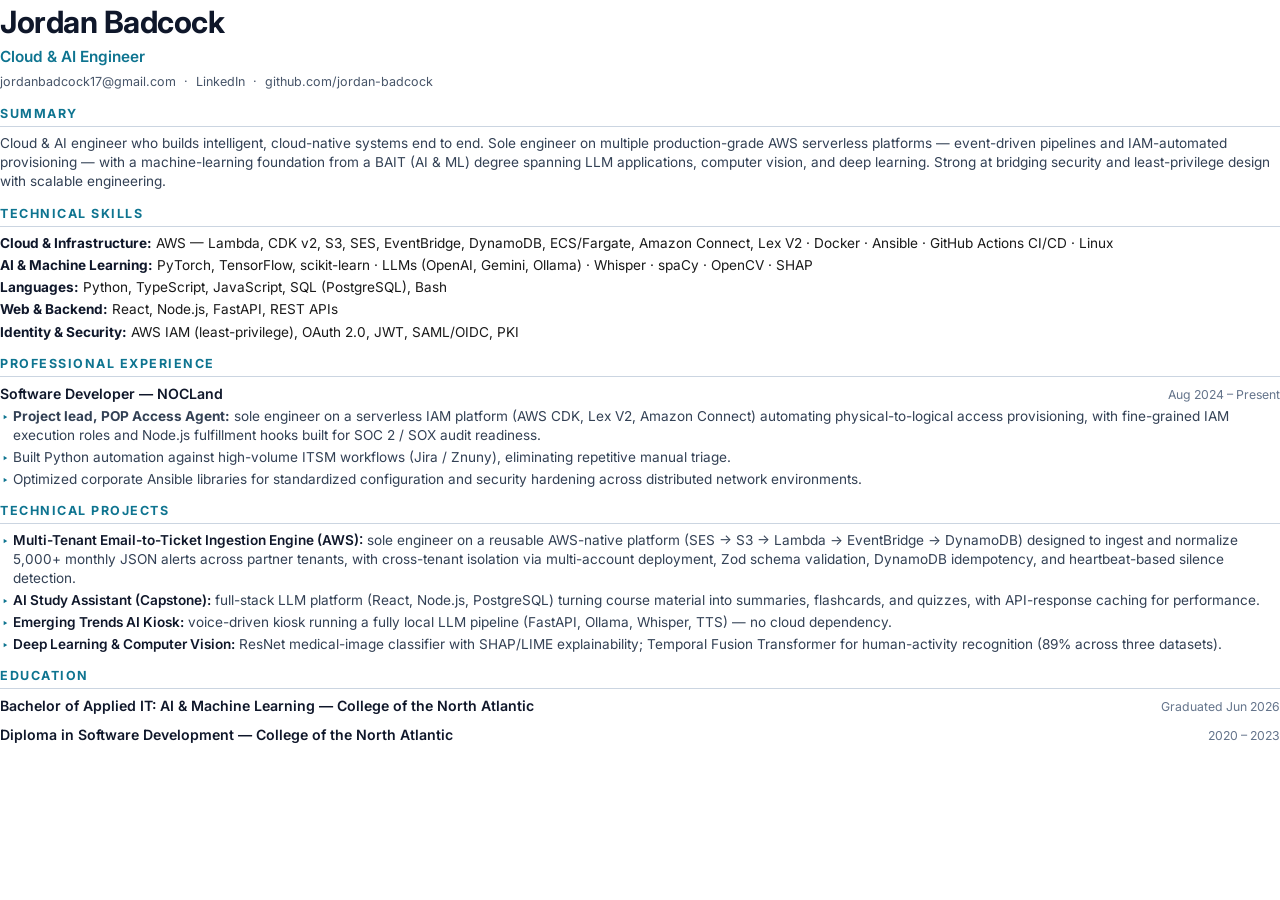
==== scripts/resume.html @ 7819df36 "feat: add resume PDF and link it from navbar + contact - generate Cloud & AI Engineer-aligned resume" ====
<!doctype html>
<html lang="en">
<head>
<meta charset="UTF-8" />
<link href="https://fonts.googleapis.com/css2?family=Inter:wght@400;500;600;700&display=swap" rel="stylesheet" />
<style>
  @page { size: letter; margin: 0.55in 0.6in; }
  * { margin: 0; padding: 0; box-sizing: border-box; }
  body {
    font-family: 'Inter', Arial, sans-serif;
    color: #1a1a1a;
    font-size: 10.2pt;
    line-height: 1.42;
  }
  a { color: #0e7490; text-decoration: none; }

  header { margin-bottom: 14px; }
  h1 { font-size: 23pt; font-weight: 700; letter-spacing: -0.5px; color: #0f172a; }
  .title { font-size: 11.5pt; font-weight: 600; color: #0e7490; margin-top: 2px; }
  .contact { font-size: 9.4pt; color: #475569; margin-top: 6px; }
  .contact a { color: #475569; }

  section { margin-top: 13px; }
  h2 {
    font-size: 9.4pt; font-weight: 700; text-transform: uppercase; letter-spacing: 1.5px;
    color: #0e7490; border-bottom: 1.5px solid #cbd5e1; padding-bottom: 3px; margin-bottom: 7px;
  }

  .summary { color: #334155; }

  .skills div { margin-bottom: 3px; }
  .skills b { color: #0f172a; }

  .entry { margin-bottom: 9px; }
  .entry:last-child { margin-bottom: 0; }
  .entry-head { display: flex; justify-content: space-between; align-items: baseline; }
  .entry-title { font-weight: 600; color: #0f172a; font-size: 10.6pt; }
  .entry-date { font-size: 9.2pt; color: #64748b; white-space: nowrap; }
  ul { list-style: none; margin-top: 3px; }
  li { padding-left: 13px; position: relative; margin-bottom: 2.5px; color: #334155; }
  li::before { content: "‣"; position: absolute; left: 2px; color: #0e7490; font-weight: 700; }
  .proj-name { font-weight: 600; color: #0f172a; }
</style>
</head>
<body>
  <header>
    <h1>Jordan Badcock</h1>
    <div class="title">Cloud &amp; AI Engineer</div>
    <div class="contact">
      jordanbadcock17@gmail.com &nbsp;·&nbsp;
      <a href="https://www.linkedin.com/in/jordan-badcock-0022751bb/">LinkedIn</a> &nbsp;·&nbsp;
      <a href="https://github.com/jordan-badcock">github.com/jordan-badcock</a>
    </div>
  </header>

  <section>
    <h2>Summary</h2>
    <p class="summary">
      Cloud &amp; AI engineer who builds intelligent, cloud-native systems end to end. Sole engineer on
      multiple production-grade AWS serverless platforms — event-driven pipelines and IAM-automated
      provisioning — with a machine-learning foundation from a BAIT (AI &amp; ML) degree spanning LLM
      applications, computer vision, and deep learning. Strong at bridging security and least-privilege
      design with scalable engineering.
    </p>
  </section>

  <section class="skills">
    <h2>Technical Skills</h2>
    <div><b>Cloud &amp; Infrastructure:</b> AWS — Lambda, CDK v2, S3, SES, EventBridge, DynamoDB, ECS/Fargate, Amazon Connect, Lex V2 · Docker · Ansible · GitHub Actions CI/CD · Linux</div>
    <div><b>AI &amp; Machine Learning:</b> PyTorch, TensorFlow, scikit-learn · LLMs (OpenAI, Gemini, Ollama) · Whisper · spaCy · OpenCV · SHAP</div>
    <div><b>Languages:</b> Python, TypeScript, JavaScript, SQL (PostgreSQL), Bash</div>
    <div><b>Web &amp; Backend:</b> React, Node.js, FastAPI, REST APIs</div>
    <div><b>Identity &amp; Security:</b> AWS IAM (least-privilege), OAuth 2.0, JWT, SAML/OIDC, PKI</div>
  </section>

  <section>
    <h2>Professional Experience</h2>
    <div class="entry">
      <div class="entry-head">
        <span class="entry-title">Software Developer — NOCLand</span>
        <span class="entry-date">Aug 2024 – Present</span>
      </div>
      <ul>
        <li><b>Project lead, POP Access Agent:</b> sole engineer on a serverless IAM platform (AWS CDK, Lex V2, Amazon Connect) automating physical-to-logical access provisioning, with fine-grained IAM execution roles and Node.js fulfillment hooks built for SOC 2 / SOX audit readiness.</li>
        <li>Built Python automation against high-volume ITSM workflows (Jira / Znuny), eliminating repetitive manual triage.</li>
        <li>Optimized corporate Ansible libraries for standardized configuration and security hardening across distributed network environments.</li>
      </ul>
    </div>
  </section>

  <section>
    <h2>Technical Projects</h2>
    <div class="entry">
      <ul>
        <li><span class="proj-name">Multi-Tenant Email-to-Ticket Ingestion Engine (AWS):</span> sole engineer on a reusable AWS-native platform (SES → S3 → Lambda → EventBridge → DynamoDB) designed to ingest and normalize 5,000+ monthly JSON alerts across partner tenants, with cross-tenant isolation via multi-account deployment, Zod schema validation, DynamoDB idempotency, and heartbeat-based silence detection.</li>
        <li><span class="proj-name">AI Study Assistant (Capstone):</span> full-stack LLM platform (React, Node.js, PostgreSQL) turning course material into summaries, flashcards, and quizzes, with API-response caching for performance.</li>
        <li><span class="proj-name">Emerging Trends AI Kiosk:</span> voice-driven kiosk running a fully local LLM pipeline (FastAPI, Ollama, Whisper, TTS) — no cloud dependency.</li>
        <li><span class="proj-name">Deep Learning &amp; Computer Vision:</span> ResNet medical-image classifier with SHAP/LIME explainability; Temporal Fusion Transformer for human-activity recognition (89% across three datasets).</li>
      </ul>
    </div>
  </section>

  <section>
    <h2>Education</h2>
    <div class="entry">
      <div class="entry-head">
        <span class="entry-title">Bachelor of Applied IT: AI &amp; Machine Learning — College of the North Atlantic</span>
        <span class="entry-date">Graduated Jun 2026</span>
      </div>
    </div>
    <div class="entry">
      <div class="entry-head">
        <span class="entry-title">Diploma in Software Development — College of the North Atlantic</span>
        <span class="entry-date">2020 – 2023</span>
      </div>
    </div>
  </section>
</body>
</html>
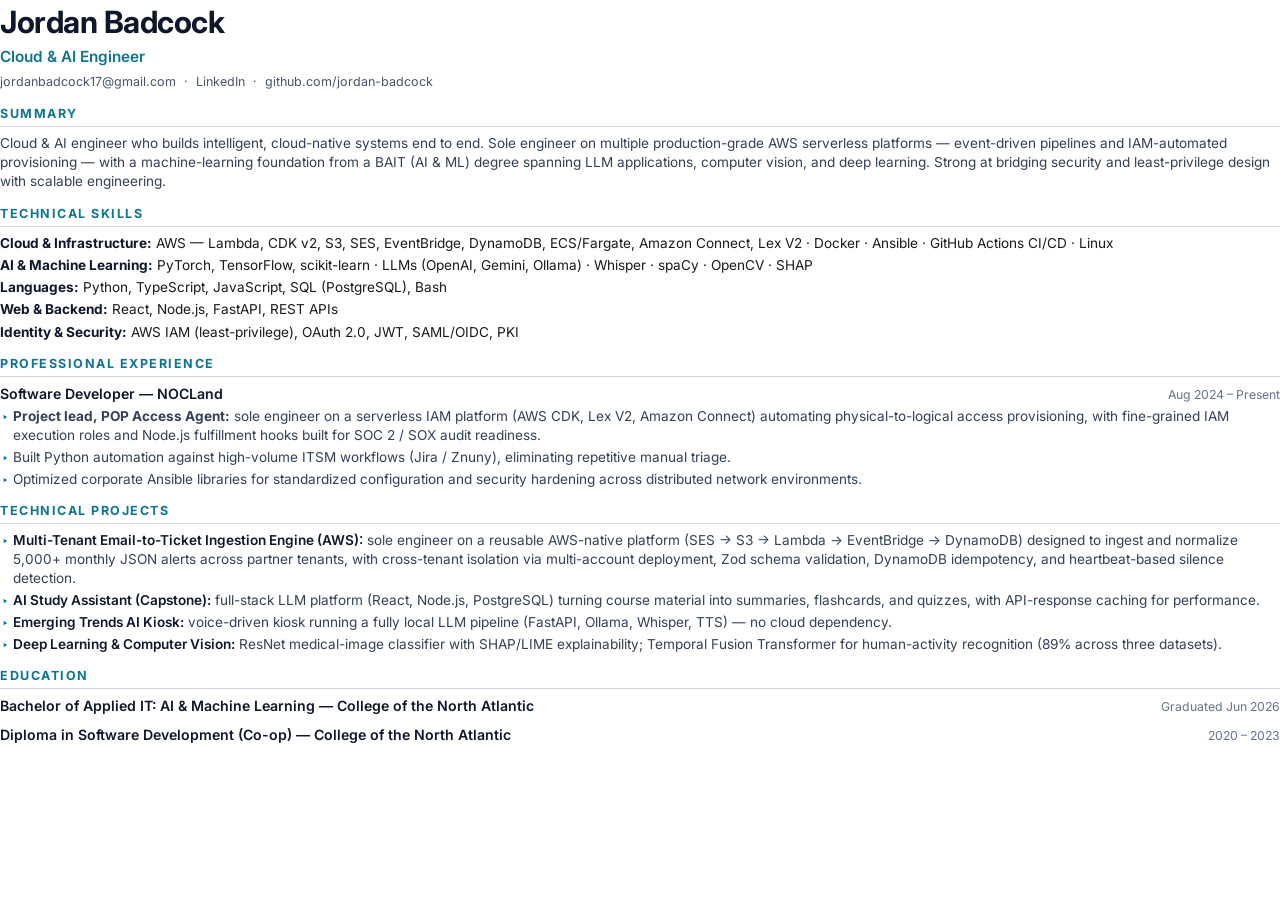
==== commit e6d7a237: "fix: genericize email-ingest stack, correct diploma year to 2023 (co-op) - drop named vendor tools f" ====
--- a/scripts/resume.html
+++ b/scripts/resume.html
@@ -110,7 +110,7 @@
     </div>
     <div class="entry">
       <div class="entry-head">
-        <span class="entry-title">Diploma in Software Development — College of the North Atlantic</span>
+        <span class="entry-title">Diploma in Software Development (Co-op) — College of the North Atlantic</span>
         <span class="entry-date">2020 – 2023</span>
       </div>
     </div>
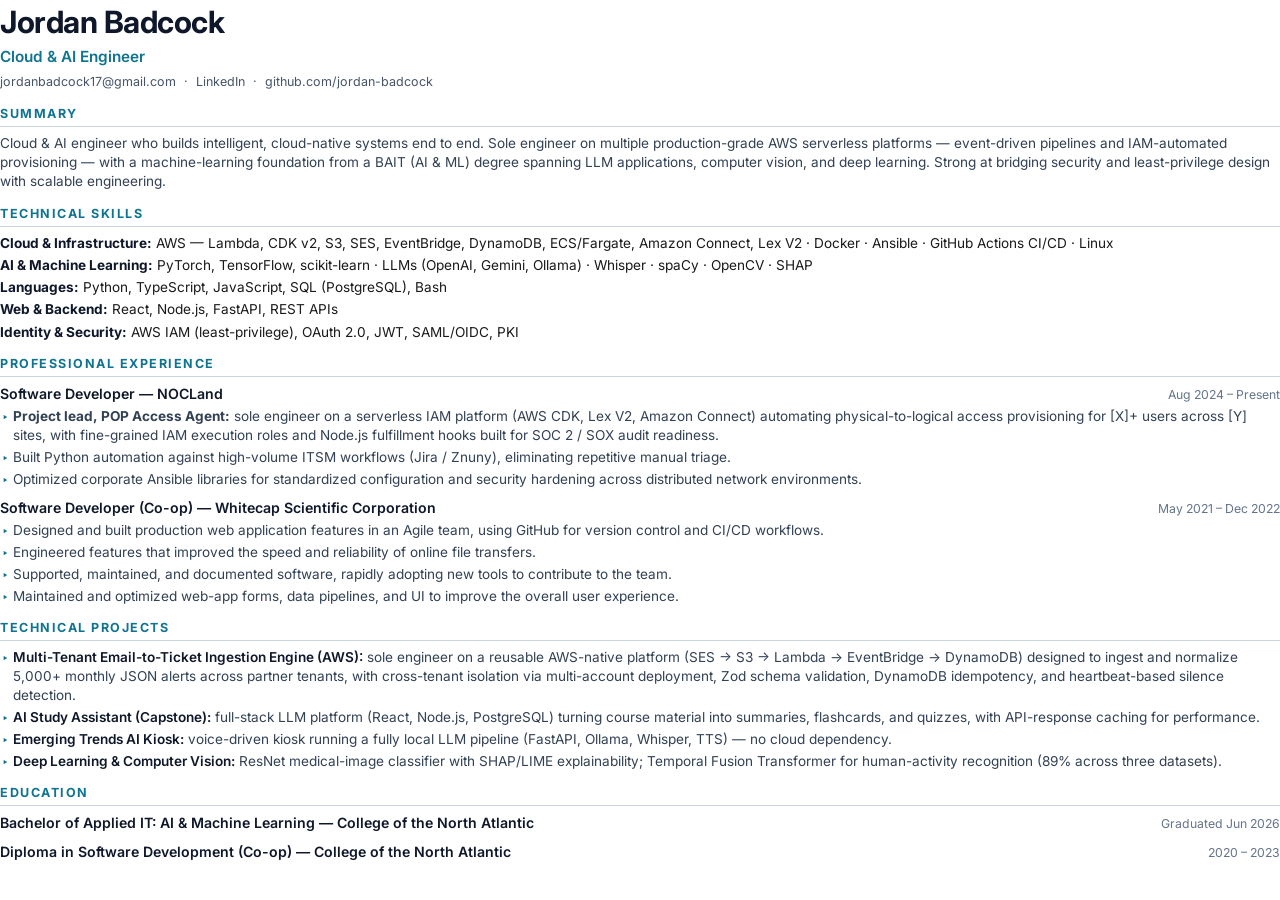
==== commit bf9f7d7f: "feat: add Whitecap Scientific co-op role to resume Co-Authored-By: Claude Opus 4.8 (1M context) <nor" ====
--- a/scripts/resume.html
+++ b/scripts/resume.html
@@ -81,9 +81,21 @@
         <span class="entry-date">Aug 2024 – Present</span>
       </div>
       <ul>
-        <li><b>Project lead, POP Access Agent:</b> sole engineer on a serverless IAM platform (AWS CDK, Lex V2, Amazon Connect) automating physical-to-logical access provisioning, with fine-grained IAM execution roles and Node.js fulfillment hooks built for SOC 2 / SOX audit readiness.</li>
+        <li><b>Project lead, POP Access Agent:</b> sole engineer on a serverless IAM platform (AWS CDK, Lex V2, Amazon Connect) automating physical-to-logical access provisioning for [X]+ users across [Y] sites, with fine-grained IAM execution roles and Node.js fulfillment hooks built for SOC 2 / SOX audit readiness.</li>
         <li>Built Python automation against high-volume ITSM workflows (Jira / Znuny), eliminating repetitive manual triage.</li>
         <li>Optimized corporate Ansible libraries for standardized configuration and security hardening across distributed network environments.</li>
+      </ul>
+    </div>
+    <div class="entry">
+      <div class="entry-head">
+        <span class="entry-title">Software Developer (Co-op) — Whitecap Scientific Corporation</span>
+        <span class="entry-date">May 2021 – Dec 2022</span>
+      </div>
+      <ul>
+        <li>Designed and built production web application features in an Agile team, using GitHub for version control and CI/CD workflows.</li>
+        <li>Engineered features that improved the speed and reliability of online file transfers.</li>
+        <li>Supported, maintained, and documented software, rapidly adopting new tools to contribute to the team.</li>
+        <li>Maintained and optimized web-app forms, data pipelines, and UI to improve the overall user experience.</li>
       </ul>
     </div>
   </section>
@@ -117,3 +129,5 @@
   </section>
 </body>
 </html>
+
+
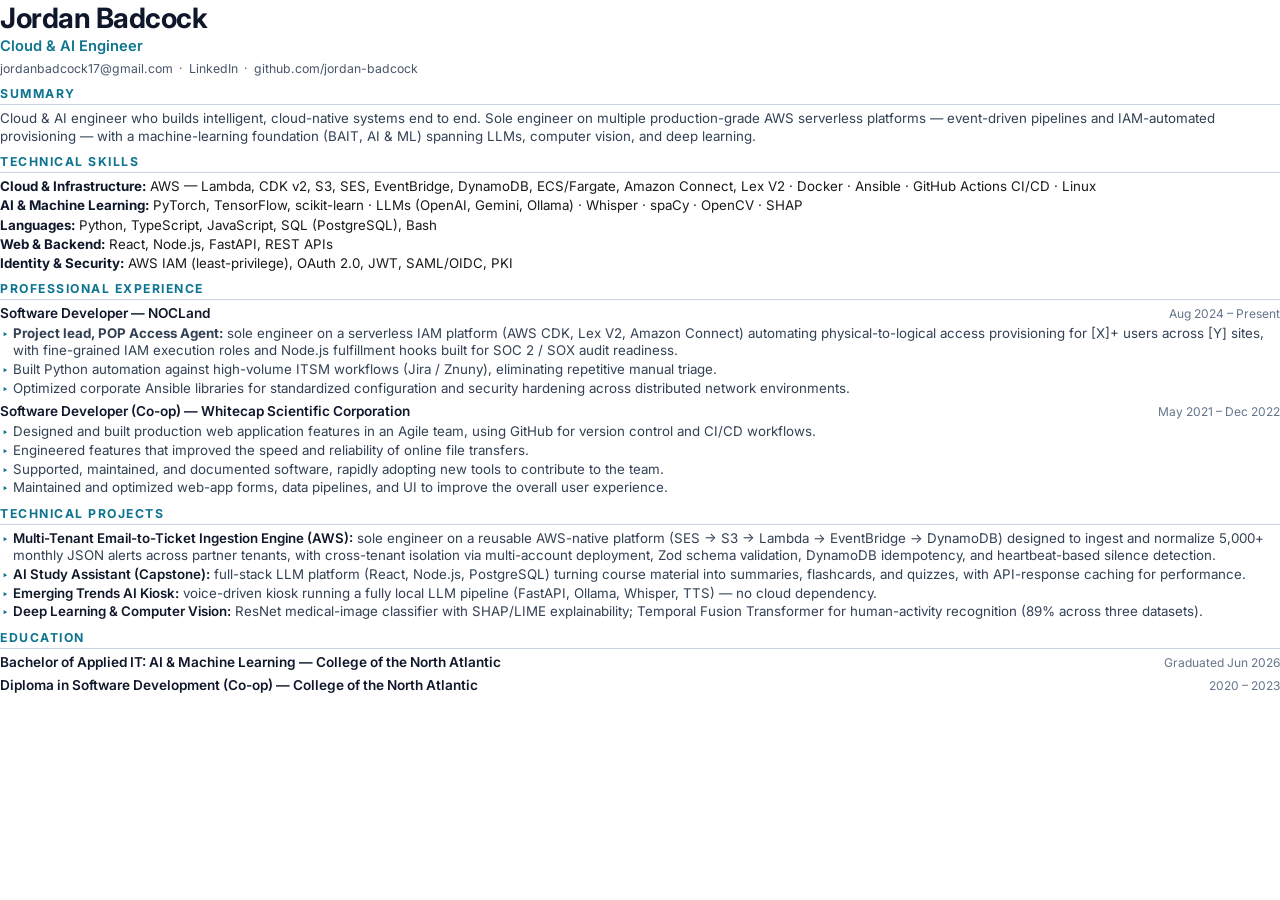
==== commit d0d387bc: "fix: tighten resume to a single page Reduce spacing/font and trim summary so both roles fit on one p" ====
--- a/scripts/resume.html
+++ b/scripts/resume.html
@@ -4,40 +4,40 @@
 <meta charset="UTF-8" />
 <link href="https://fonts.googleapis.com/css2?family=Inter:wght@400;500;600;700&display=swap" rel="stylesheet" />
 <style>
-  @page { size: letter; margin: 0.55in 0.6in; }
+  @page { size: letter; margin: 0.5in 0.6in; }
   * { margin: 0; padding: 0; box-sizing: border-box; }
   body {
     font-family: 'Inter', Arial, sans-serif;
     color: #1a1a1a;
-    font-size: 10.2pt;
-    line-height: 1.42;
+    font-size: 10pt;
+    line-height: 1.3;
   }
   a { color: #0e7490; text-decoration: none; }
 
-  header { margin-bottom: 14px; }
-  h1 { font-size: 23pt; font-weight: 700; letter-spacing: -0.5px; color: #0f172a; }
-  .title { font-size: 11.5pt; font-weight: 600; color: #0e7490; margin-top: 2px; }
-  .contact { font-size: 9.4pt; color: #475569; margin-top: 6px; }
+  header { margin-bottom: 9px; }
+  h1 { font-size: 21pt; font-weight: 700; letter-spacing: -0.5px; color: #0f172a; }
+  .title { font-size: 11pt; font-weight: 600; color: #0e7490; margin-top: 1px; }
+  .contact { font-size: 9.2pt; color: #475569; margin-top: 5px; }
   .contact a { color: #475569; }
 
-  section { margin-top: 13px; }
+  section { margin-top: 9px; }
   h2 {
-    font-size: 9.4pt; font-weight: 700; text-transform: uppercase; letter-spacing: 1.5px;
-    color: #0e7490; border-bottom: 1.5px solid #cbd5e1; padding-bottom: 3px; margin-bottom: 7px;
+    font-size: 9.2pt; font-weight: 700; text-transform: uppercase; letter-spacing: 1.5px;
+    color: #0e7490; border-bottom: 1.5px solid #cbd5e1; padding-bottom: 2px; margin-bottom: 5px;
   }
 
   .summary { color: #334155; }
 
-  .skills div { margin-bottom: 3px; }
+  .skills div { margin-bottom: 2px; }
   .skills b { color: #0f172a; }
 
-  .entry { margin-bottom: 9px; }
+  .entry { margin-bottom: 6px; }
   .entry:last-child { margin-bottom: 0; }
   .entry-head { display: flex; justify-content: space-between; align-items: baseline; }
-  .entry-title { font-weight: 600; color: #0f172a; font-size: 10.6pt; }
-  .entry-date { font-size: 9.2pt; color: #64748b; white-space: nowrap; }
-  ul { list-style: none; margin-top: 3px; }
-  li { padding-left: 13px; position: relative; margin-bottom: 2.5px; color: #334155; }
+  .entry-title { font-weight: 600; color: #0f172a; font-size: 10.2pt; }
+  .entry-date { font-size: 9pt; color: #64748b; white-space: nowrap; }
+  ul { list-style: none; margin-top: 2px; }
+  li { padding-left: 13px; position: relative; margin-bottom: 1.5px; color: #334155; }
   li::before { content: "‣"; position: absolute; left: 2px; color: #0e7490; font-weight: 700; }
   .proj-name { font-weight: 600; color: #0f172a; }
 </style>
@@ -58,9 +58,8 @@
     <p class="summary">
       Cloud &amp; AI engineer who builds intelligent, cloud-native systems end to end. Sole engineer on
       multiple production-grade AWS serverless platforms — event-driven pipelines and IAM-automated
-      provisioning — with a machine-learning foundation from a BAIT (AI &amp; ML) degree spanning LLM
-      applications, computer vision, and deep learning. Strong at bridging security and least-privilege
-      design with scalable engineering.
+      provisioning — with a machine-learning foundation (BAIT, AI &amp; ML) spanning LLMs, computer
+      vision, and deep learning.
     </p>
   </section>
 
